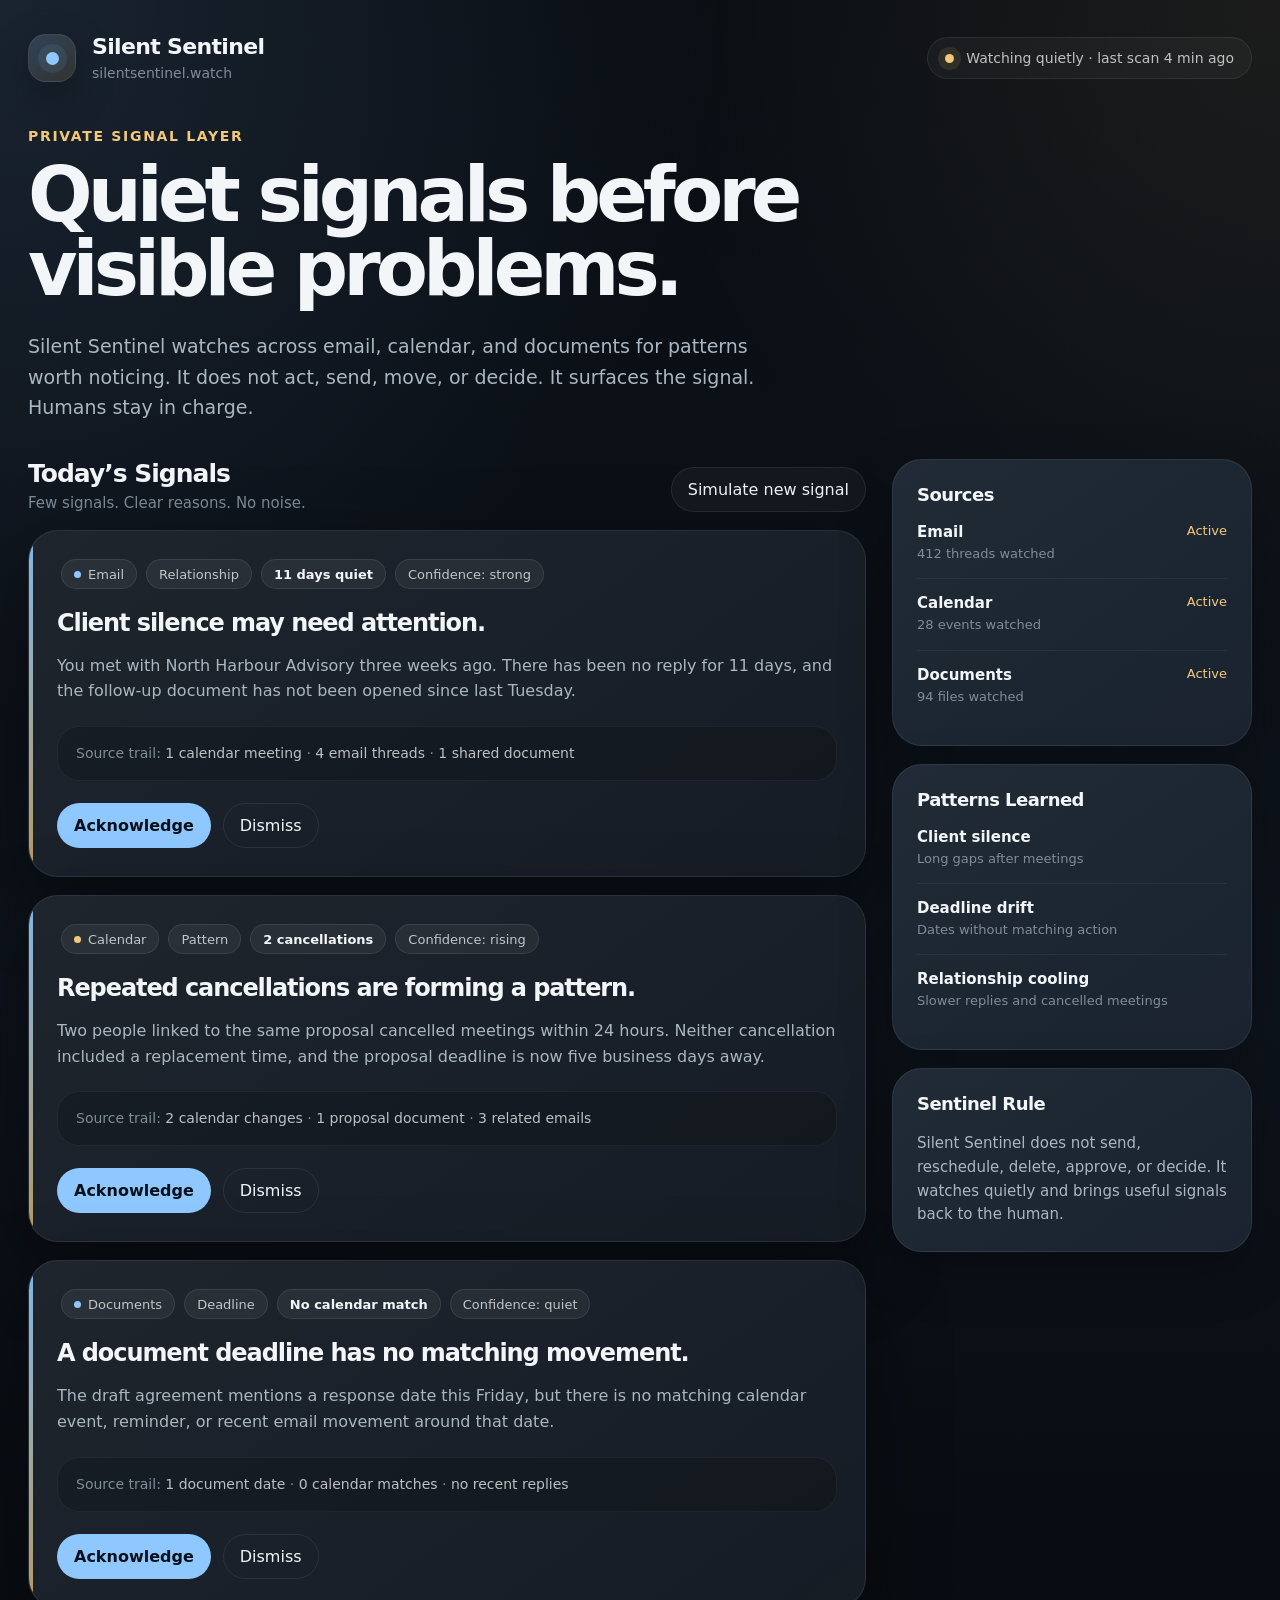
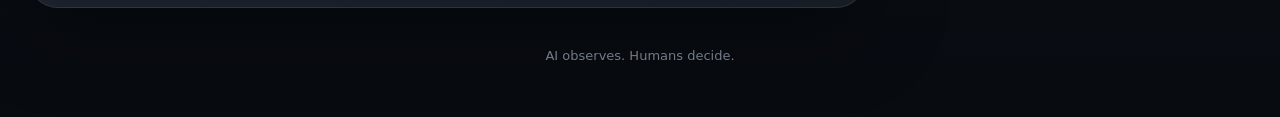
==== sentinel.html @ dda0a81a "Make landing page the live home" ====
<!DOCTYPE html>
<html lang="en">
<head>
  <meta charset="UTF-8" />
  <meta name="viewport" content="width=device-width, initial-scale=1.0" />
  <title>Silent Sentinel</title>

  <style>
    :root {
      --bg: #090d13;
      --panel: #111821;
      --panel-soft: #151f2b;
      --panel-lift: #1a2633;
      --text: #f3f6f8;
      --muted: #aab6c2;
      --quiet: #7f8c99;
      --line: rgba(255, 255, 255, 0.08);
      --line-soft: rgba(255, 255, 255, 0.05);
      --blue: #8fc7ff;
      --gold: #f2c879;
      --white-soft: rgba(255, 255, 255, 0.72);
      --shadow: 0 24px 80px rgba(0, 0, 0, 0.42);
      --radius-lg: 30px;
      --radius-md: 22px;
      --radius-sm: 999px;
    }

    * {
      box-sizing: border-box;
    }

    body {
      margin: 0;
      min-height: 100vh;
      font-family: Inter, ui-sans-serif, system-ui, -apple-system, BlinkMacSystemFont, "Segoe UI", sans-serif;
      background:
        radial-gradient(circle at top left, rgba(143, 199, 255, 0.12), transparent 34%),
        radial-gradient(circle at top right, rgba(242, 200, 121, 0.08), transparent 30%),
        linear-gradient(180deg, #090d13 0%, #0d131b 58%, #080b10 100%);
      color: var(--text);
    }

    button {
      font: inherit;
    }

    .page {
      width: min(1360px, calc(100% - 56px));
      margin: 0 auto;
      padding: 34px 0 54px;
    }

    .topbar {
      display: flex;
      align-items: center;
      justify-content: space-between;
      gap: 24px;
      margin-bottom: 46px;
    }

    .brand {
      display: flex;
      align-items: center;
      gap: 16px;
    }

    .mark {
      width: 48px;
      height: 48px;
      border-radius: 18px;
      background:
        linear-gradient(145deg, rgba(143, 199, 255, 0.24), rgba(242, 200, 121, 0.14)),
        #121a24;
      border: 1px solid var(--line);
      display: grid;
      place-items: center;
      box-shadow: 0 14px 40px rgba(0, 0, 0, 0.28);
    }

    .mark-dot {
      width: 13px;
      height: 13px;
      border-radius: 50%;
      background: var(--blue);
      box-shadow: 0 0 0 8px rgba(143, 199, 255, 0.09);
    }

    .brand h1 {
      margin: 0;
      font-size: 22px;
      line-height: 1.1;
      letter-spacing: -0.03em;
      font-weight: 720;
    }

    .brand p {
      margin: 5px 0 0;
      color: var(--quiet);
      font-size: 14px;
    }

    .watching {
      display: flex;
      align-items: center;
      gap: 12px;
      padding: 12px 17px;
      border: 1px solid var(--line);
      border-radius: var(--radius-sm);
      background: rgba(255, 255, 255, 0.035);
      color: var(--white-soft);
      font-size: 14px;
    }

    .watching-pulse {
      width: 9px;
      height: 9px;
      border-radius: 50%;
      background: var(--gold);
      box-shadow: 0 0 0 7px rgba(242, 200, 121, 0.1);
    }

    .hero {
      margin-bottom: 36px;
    }

    .eyebrow {
      margin: 0 0 14px;
      color: var(--gold);
      font-size: 14px;
      letter-spacing: 0.12em;
      text-transform: uppercase;
      font-weight: 700;
    }

    .hero h2 {
      margin: 0;
      max-width: 860px;
      font-size: clamp(42px, 6vw, 76px);
      line-height: 0.98;
      letter-spacing: -0.065em;
      font-weight: 760;
    }

    .hero-copy {
      max-width: 760px;
      margin: 24px 0 0;
      color: var(--muted);
      font-size: 19px;
      line-height: 1.62;
    }

    .layout {
      display: grid;
      grid-template-columns: minmax(0, 1fr) 360px;
      gap: 26px;
      align-items: start;
    }

    .section-head {
      display: flex;
      align-items: flex-end;
      justify-content: space-between;
      gap: 22px;
      margin-bottom: 18px;
    }

    .section-head h3 {
      margin: 0;
      font-size: 25px;
      letter-spacing: -0.04em;
      font-weight: 720;
    }

    .section-head p {
      margin: 6px 0 0;
      color: var(--quiet);
      font-size: 15px;
    }

    .quiet-button {
      border: 1px solid var(--line);
      background: rgba(255, 255, 255, 0.04);
      color: var(--text);
      padding: 12px 16px;
      border-radius: var(--radius-sm);
      cursor: pointer;
      transition: transform 150ms ease, background 150ms ease, border-color 150ms ease;
      white-space: nowrap;
    }

    .quiet-button:hover {
      transform: translateY(-1px);
      background: rgba(255, 255, 255, 0.07);
      border-color: rgba(255, 255, 255, 0.16);
    }

    .signals {
      display: grid;
      gap: 18px;
    }

    .signal-card {
      position: relative;
      overflow: hidden;
      padding: 28px;
      border: 1px solid var(--line);
      border-radius: var(--radius-lg);
      background:
        linear-gradient(145deg, rgba(255, 255, 255, 0.055), rgba(255, 255, 255, 0.018)),
        var(--panel);
      box-shadow: var(--shadow);
      transition:
        opacity 180ms ease,
        transform 180ms ease,
        background 180ms ease,
        border-color 180ms ease;
    }

    .signal-card::before {
      content: "";
      position: absolute;
      inset: 0 auto 0 0;
      width: 4px;
      background: linear-gradient(180deg, var(--blue), rgba(242, 200, 121, 0.8));
      opacity: 0.9;
    }

    .signal-card.is-acknowledged {
      border-color: rgba(143, 199, 255, 0.2);
      background:
        linear-gradient(145deg, rgba(143, 199, 255, 0.07), rgba(255, 255, 255, 0.018)),
        var(--panel);
    }

    .signal-card.is-dismissed {
      opacity: 0.54;
      border-color: rgba(255, 255, 255, 0.045);
      background:
        linear-gradient(145deg, rgba(255, 255, 255, 0.026), rgba(255, 255, 255, 0.01)),
        #0f151d;
    }

    .signal-card.is-dismissed::before {
      opacity: 0.25;
    }

    .signal-card.is-dismissed:hover {
      opacity: 0.72;
    }

    .signal-topline {
      display: flex;
      flex-wrap: wrap;
      gap: 9px;
      margin-bottom: 20px;
      padding-left: 4px;
    }

    .pill {
      display: inline-flex;
      align-items: center;
      gap: 7px;
      min-height: 30px;
      padding: 7px 12px;
      border-radius: var(--radius-sm);
      border: 1px solid rgba(255, 255, 255, 0.09);
      background: rgba(255, 255, 255, 0.055);
      color: var(--white-soft);
      font-size: 13px;
      line-height: 1;
    }

    .pill strong {
      color: var(--text);
      font-weight: 650;
    }

    .status-pill {
      display: none;
      border-color: rgba(242, 200, 121, 0.25);
      background: rgba(242, 200, 121, 0.09);
      color: var(--gold);
    }

    .signal-card.is-acknowledged .status-pill,
    .signal-card.is-dismissed .status-pill {
      display: inline-flex;
    }

    .signal-card.is-acknowledged .status-pill::after {
      content: "Acknowledged";
    }

    .signal-card.is-dismissed .status-pill::after {
      content: "Dismissed";
    }

    .pill-dot {
      width: 7px;
      height: 7px;
      border-radius: 50%;
      background: var(--blue);
    }

    .pill-dot.gold {
      background: var(--gold);
    }

    .signal-card h4 {
      margin: 0;
      font-size: 24px;
      line-height: 1.18;
      letter-spacing: -0.045em;
      font-weight: 730;
    }

    .signal-card p {
      margin: 15px 0 0;
      color: var(--muted);
      font-size: 16px;
      line-height: 1.62;
    }

    .source-trail {
      margin-top: 22px;
      padding: 16px 18px;
      border-radius: var(--radius-md);
      background: rgba(0, 0, 0, 0.16);
      border: 1px solid var(--line-soft);
      color: var(--quiet);
      font-size: 14px;
      line-height: 1.5;
    }

    .source-trail span {
      color: var(--white-soft);
    }

    .signal-actions {
      display: flex;
      flex-wrap: wrap;
      gap: 12px;
      margin-top: 22px;
    }

    .action-primary,
    .action-secondary,
    .action-undo {
      border: 1px solid var(--line);
      border-radius: var(--radius-sm);
      padding: 12px 16px;
      cursor: pointer;
      transition: transform 150ms ease, background 150ms ease, border-color 150ms ease, opacity 150ms ease;
    }

    .action-primary {
      color: #071019;
      background: var(--blue);
      border-color: rgba(143, 199, 255, 0.42);
      font-weight: 700;
    }

    .action-secondary,
    .action-undo {
      color: var(--text);
      background: transparent;
    }

    .action-undo {
      display: none;
      border-color: rgba(242, 200, 121, 0.24);
      color: var(--gold);
    }

    .signal-card.is-dismissed .action-undo {
      display: inline-flex;
    }

    .action-primary:hover,
    .action-secondary:hover,
    .action-undo:hover {
      transform: translateY(-1px);
    }

    .action-secondary:hover,
    .action-undo:hover {
      background: rgba(255, 255, 255, 0.06);
      border-color: rgba(255, 255, 255, 0.16);
    }

    .action-primary:disabled,
    .action-secondary:disabled {
      opacity: 0.66;
      cursor: default;
      transform: none;
    }

    .side {
      display: grid;
      gap: 18px;
      position: sticky;
      top: 24px;
    }

    .side-card {
      padding: 24px;
      border: 1px solid var(--line);
      border-radius: var(--radius-lg);
      background:
        linear-gradient(145deg, rgba(255, 255, 255, 0.052), rgba(255, 255, 255, 0.018)),
        var(--panel-soft);
      box-shadow: 0 18px 54px rgba(0, 0, 0, 0.24);
    }

    .side-card h4 {
      margin: 0 0 18px;
      font-size: 18px;
      letter-spacing: -0.03em;
    }

    .source-row,
    .pattern-row {
      display: flex;
      justify-content: space-between;
      gap: 16px;
      padding: 15px 0;
      border-top: 1px solid var(--line-soft);
    }

    .source-row:first-of-type,
    .pattern-row:first-of-type {
      border-top: 0;
      padding-top: 0;
    }

    .source-name,
    .pattern-name {
      color: var(--text);
      font-size: 15px;
      font-weight: 650;
    }

    .source-meta,
    .pattern-meta {
      color: var(--quiet);
      font-size: 13px;
      margin-top: 4px;
      line-height: 1.4;
    }

    .source-state {
      color: var(--gold);
      font-size: 13px;
      white-space: nowrap;
    }

    .sentinel-note {
      color: var(--muted);
      font-size: 15px;
      line-height: 1.58;
      margin: 0;
    }

    .footer-line {
      margin-top: 40px;
      color: var(--quiet);
      font-size: 13px;
      text-align: center;
    }

    @media (max-width: 980px) {
      .page {
        width: min(100% - 34px, 760px);
      }

      .topbar {
        align-items: flex-start;
        flex-direction: column;
        margin-bottom: 36px;
      }

      .layout {
        grid-template-columns: 1fr;
      }

      .side {
        position: static;
      }

      .section-head {
        align-items: flex-start;
        flex-direction: column;
      }
    }

    @media (max-width: 560px) {
      .page {
        width: min(100% - 26px, 480px);
        padding-top: 22px;
      }

      .hero h2 {
        font-size: 42px;
      }

      .hero-copy {
        font-size: 17px;
      }

      .signal-card {
        padding: 23px;
      }

      .signal-card h4 {
        font-size: 21px;
      }

      .watching {
        width: 100%;
        justify-content: center;
      }
    }
  </style>
</head>

<body>
  <main class="page">
    <header class="topbar">
      <div class="brand">
        <div class="mark" aria-hidden="true">
          <div class="mark-dot"></div>
        </div>
        <div>
          <h1>Silent Sentinel</h1>
          <p>silentsentinel.watch</p>
        </div>
      </div>

      <div class="watching">
        <span class="watching-pulse" aria-hidden="true"></span>
        Watching quietly · last scan 4 min ago
      </div>
    </header>

    <section class="hero">
      <p class="eyebrow">Private signal layer</p>
      <h2>Quiet signals before visible problems.</h2>
      <p class="hero-copy">
        Silent Sentinel watches across email, calendar, and documents for patterns worth noticing.
        It does not act, send, move, or decide. It surfaces the signal. Humans stay in charge.
      </p>
    </section>

    <section class="layout">
      <div>
        <div class="section-head">
          <div>
            <h3>Today’s Signals</h3>
            <p>Few signals. Clear reasons. No noise.</p>
          </div>

          <button class="quiet-button" type="button" id="newSignalButton">
            Simulate new signal
          </button>
        </div>

        <div class="signals" id="signals">
          <article class="signal-card">
            <div class="signal-topline">
              <span class="pill"><span class="pill-dot"></span>Email</span>
              <span class="pill">Relationship</span>
              <span class="pill"><strong>11 days quiet</strong></span>
              <span class="pill">Confidence: strong</span>
              <span class="pill status-pill"></span>
            </div>

            <h4>Client silence may need attention.</h4>
            <p>
              You met with North Harbour Advisory three weeks ago. There has been no reply for 11 days,
              and the follow-up document has not been opened since last Tuesday.
            </p>

            <div class="source-trail">
              Source trail: <span>1 calendar meeting</span> · <span>4 email threads</span> · <span>1 shared document</span>
            </div>

            <div class="signal-actions">
              <button class="action-primary" type="button" data-action="acknowledge">Acknowledge</button>
              <button class="action-secondary" type="button" data-action="dismiss">Dismiss</button>
              <button class="action-undo" type="button" data-action="undo">Undo</button>
            </div>
          </article>

          <article class="signal-card">
            <div class="signal-topline">
              <span class="pill"><span class="pill-dot gold"></span>Calendar</span>
              <span class="pill">Pattern</span>
              <span class="pill"><strong>2 cancellations</strong></span>
              <span class="pill">Confidence: rising</span>
              <span class="pill status-pill"></span>
            </div>

            <h4>Repeated cancellations are forming a pattern.</h4>
            <p>
              Two people linked to the same proposal cancelled meetings within 24 hours. Neither cancellation
              included a replacement time, and the proposal deadline is now five business days away.
            </p>

            <div class="source-trail">
              Source trail: <span>2 calendar changes</span> · <span>1 proposal document</span> · <span>3 related emails</span>
            </div>

            <div class="signal-actions">
              <button class="action-primary" type="button" data-action="acknowledge">Acknowledge</button>
              <button class="action-secondary" type="button" data-action="dismiss">Dismiss</button>
              <button class="action-undo" type="button" data-action="undo">Undo</button>
            </div>
          </article>

          <article class="signal-card">
            <div class="signal-topline">
              <span class="pill"><span class="pill-dot"></span>Documents</span>
              <span class="pill">Deadline</span>
              <span class="pill"><strong>No calendar match</strong></span>
              <span class="pill">Confidence: quiet</span>
              <span class="pill status-pill"></span>
            </div>

            <h4>A document deadline has no matching movement.</h4>
            <p>
              The draft agreement mentions a response date this Friday, but there is no matching calendar event,
              reminder, or recent email movement around that date.
            </p>

            <div class="source-trail">
              Source trail: <span>1 document date</span> · <span>0 calendar matches</span> · <span>no recent replies</span>
            </div>

            <div class="signal-actions">
              <button class="action-primary" type="button" data-action="acknowledge">Acknowledge</button>
              <button class="action-secondary" type="button" data-action="dismiss">Dismiss</button>
              <button class="action-undo" type="button" data-action="undo">Undo</button>
            </div>
          </article>
        </div>
      </div>

      <aside class="side" aria-label="Sentinel context">
        <section class="side-card">
          <h4>Sources</h4>

          <div class="source-row">
            <div>
              <div class="source-name">Email</div>
              <div class="source-meta">412 threads watched</div>
            </div>
            <div class="source-state">Active</div>
          </div>

          <div class="source-row">
            <div>
              <div class="source-name">Calendar</div>
              <div class="source-meta">28 events watched</div>
            </div>
            <div class="source-state">Active</div>
          </div>

          <div class="source-row">
            <div>
              <div class="source-name">Documents</div>
              <div class="source-meta">94 files watched</div>
            </div>
            <div class="source-state">Active</div>
          </div>
        </section>

        <section class="side-card">
          <h4>Patterns Learned</h4>

          <div class="pattern-row">
            <div>
              <div class="pattern-name">Client silence</div>
              <div class="pattern-meta">Long gaps after meetings</div>
            </div>
          </div>

          <div class="pattern-row">
            <div>
              <div class="pattern-name">Deadline drift</div>
              <div class="pattern-meta">Dates without matching action</div>
            </div>
          </div>

          <div class="pattern-row">
            <div>
              <div class="pattern-name">Relationship cooling</div>
              <div class="pattern-meta">Slower replies and cancelled meetings</div>
            </div>
          </div>
        </section>

        <section class="side-card">
          <h4>Sentinel Rule</h4>
          <p class="sentinel-note">
            Silent Sentinel does not send, reschedule, delete, approve, or decide.
            It watches quietly and brings useful signals back to the human.
          </p>
        </section>
      </aside>
    </section>

    <div class="footer-line">
      AI observes. Humans decide.
    </div>
  </main>

  <script>
    const signals = document.getElementById("signals");
    const newSignalButton = document.getElementById("newSignalButton");

    const extraSignals = [
      {
        source: "Email",
        dot: "blue",
        type: "Follow-up",
        measure: "2 unanswered asks",
        confidence: "Confidence: strong",
        title: "A repeated request may be slipping.",
        body: "A client has asked twice for the same update. There is no sent reply after the second request, and the next meeting is tomorrow morning.",
        trail: "Source trail: 2 email asks · 1 calendar meeting · no matching sent reply"
      },
      {
        source: "Calendar",
        dot: "gold",
        type: "Relationship",
        measure: "Meeting moved twice",
        confidence: "Confidence: rising",
        title: "A key relationship may be cooling.",
        body: "The same contact has moved two meetings in eight days. Email replies have also slowed compared with the previous month.",
        trail: "Source trail: 2 calendar changes · 6 email threads · slower reply pattern"
      },
      {
        source: "Documents",
        dot: "blue",
        type: "Risk",
        measure: "Terms changed",
        confidence: "Confidence: quiet",
        title: "A document change may need human review.",
        body: "The latest agreement draft contains new timing language. No related email mentions the change, and there is no calendar reminder attached.",
        trail: "Source trail: 1 document change · no email mention · no calendar reminder"
      }
    ];

    let nextSignalIndex = 0;

    function createSignalCard(signal) {
      const card = document.createElement("article");
      card.className = "signal-card";

      const dotClass = signal.dot === "gold" ? "pill-dot gold" : "pill-dot";

      card.innerHTML = `
        <div class="signal-topline">
          <span class="pill"><span class="${dotClass}"></span>${signal.source}</span>
          <span class="pill">${signal.type}</span>
          <span class="pill"><strong>${signal.measure}</strong></span>
          <span class="pill">${signal.confidence}</span>
          <span class="pill status-pill"></span>
        </div>

        <h4>${signal.title}</h4>
        <p>${signal.body}</p>

        <div class="source-trail">
          ${signal.trail}
        </div>

        <div class="signal-actions">
          <button class="action-primary" type="button" data-action="acknowledge">Acknowledge</button>
          <button class="action-secondary" type="button" data-action="dismiss">Dismiss</button>
          <button class="action-undo" type="button" data-action="undo">Undo</button>
        </div>
      `;

      return card;
    }

    function setSignalState(card, state) {
      const acknowledgeButton = card.querySelector('[data-action="acknowledge"]');
      const dismissButton = card.querySelector('[data-action="dismiss"]');

      card.classList.remove("is-acknowledged", "is-dismissed");

      acknowledgeButton.disabled = false;
      dismissButton.disabled = false;
      acknowledgeButton.textContent = "Acknowledge";
      dismissButton.textContent = "Dismiss";

      if (state === "acknowledged") {
        card.classList.add("is-acknowledged");
        acknowledgeButton.textContent = "Acknowledged";
        acknowledgeButton.disabled = true;
        return;
      }

      if (state === "dismissed") {
        card.classList.add("is-dismissed");
        dismissButton.textContent = "Dismissed";
        dismissButton.disabled = true;
      }
    }

    newSignalButton.addEventListener("click", () => {
      const signal = extraSignals[nextSignalIndex];
      const card = createSignalCard(signal);

      signals.prepend(card);

      nextSignalIndex += 1;

      if (nextSignalIndex >= extraSignals.length) {
        nextSignalIndex = 0;
      }
    });

    signals.addEventListener("click", (event) => {
      const button = event.target.closest("button");

      if (!button) {
        return;
      }

      const card = button.closest(".signal-card");

      if (!card) {
        return;
      }

      const action = button.dataset.action;

      if (action === "acknowledge") {
        setSignalState(card, "acknowledged");
        return;
      }

      if (action === "dismiss") {
        setSignalState(card, "dismissed");
        return;
      }

      if (action === "undo") {
        setSignalState(card, "active");
      }
    });
  </script>
</body>
</html>
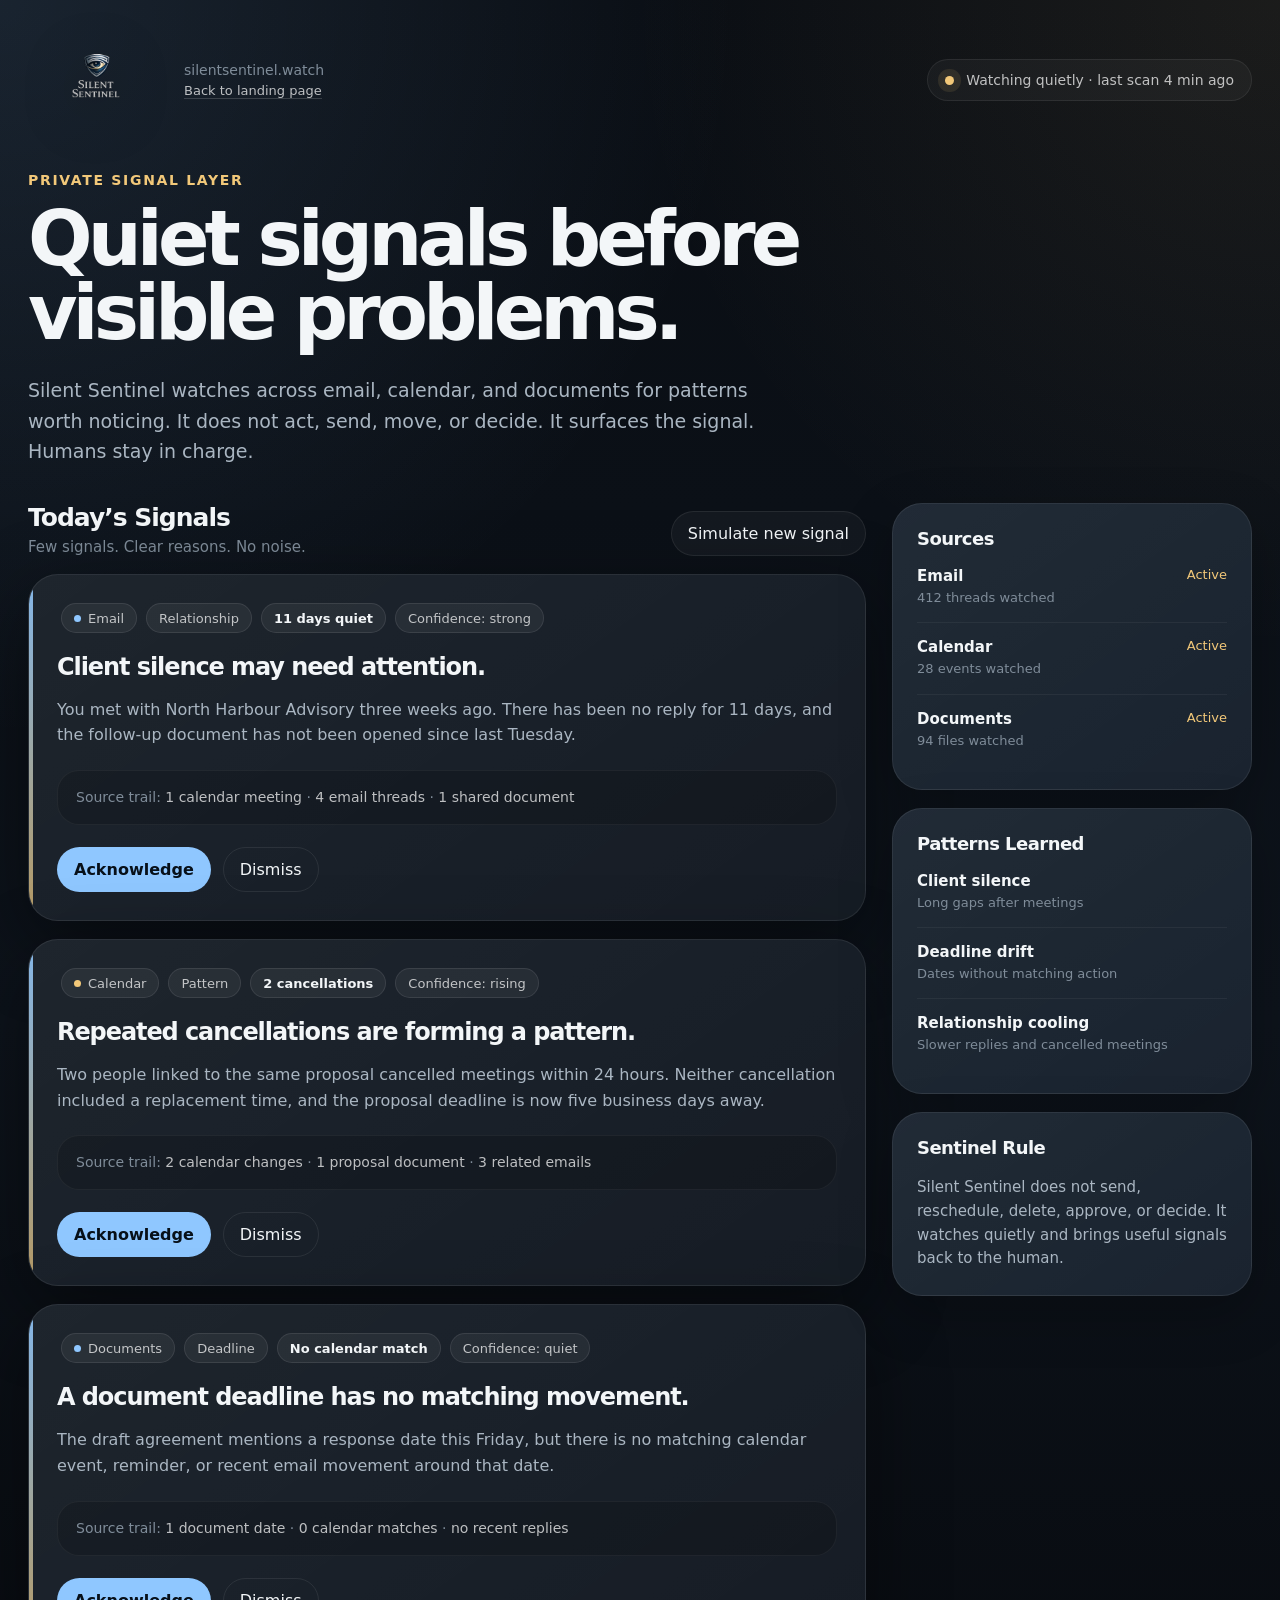
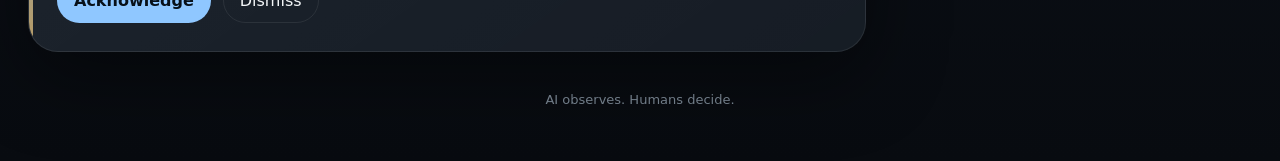
==== commit ea102ace: "Improve landing hero logo and sentinel branding" ====
--- a/sentinel.html
+++ b/sentinel.html
@@ -44,6 +44,11 @@
       font: inherit;
     }
 
+    a {
+      color: inherit;
+      text-decoration: none;
+    }
+
     .page {
       width: min(1360px, calc(100% - 56px));
       margin: 0 auto;
@@ -61,42 +66,33 @@
     .brand {
       display: flex;
       align-items: center;
-      gap: 16px;
-    }
-
-    .mark {
-      width: 48px;
-      height: 48px;
-      border-radius: 18px;
-      background:
-        linear-gradient(145deg, rgba(143, 199, 255, 0.24), rgba(242, 200, 121, 0.14)),
-        #121a24;
-      border: 1px solid var(--line);
+      gap: 18px;
+    }
+
+    .logo-image {
+      width: 138px;
+      height: auto;
+      display: block;
+      object-fit: contain;
+      filter: drop-shadow(0 14px 30px rgba(0, 0, 0, 0.34));
+    }
+
+    .brand-copy {
       display: grid;
-      place-items: center;
-      box-shadow: 0 14px 40px rgba(0, 0, 0, 0.28);
-    }
-
-    .mark-dot {
-      width: 13px;
-      height: 13px;
-      border-radius: 50%;
-      background: var(--blue);
-      box-shadow: 0 0 0 8px rgba(143, 199, 255, 0.09);
-    }
-
-    .brand h1 {
+      gap: 5px;
+    }
+
+    .brand-copy p {
       margin: 0;
-      font-size: 22px;
-      line-height: 1.1;
-      letter-spacing: -0.03em;
-      font-weight: 720;
-    }
-
-    .brand p {
-      margin: 5px 0 0;
       color: var(--quiet);
       font-size: 14px;
+    }
+
+    .home-link {
+      color: var(--white-soft);
+      font-size: 13px;
+      border-bottom: 1px solid rgba(255, 255, 255, 0.16);
+      width: fit-content;
     }
 
     .watching {
@@ -519,6 +515,10 @@
         width: 100%;
         justify-content: center;
       }
+
+      .logo-image {
+        width: 128px;
+      }
     }
   </style>
 </head>
@@ -527,12 +527,15 @@
   <main class="page">
     <header class="topbar">
       <div class="brand">
-        <div class="mark" aria-hidden="true">
-          <div class="mark-dot"></div>
-        </div>
-        <div>
-          <h1>Silent Sentinel</h1>
+        <img
+          class="logo-image"
+          src="silent-sentinel-logo.png"
+          alt="Silent Sentinel"
+        />
+
+        <div class="brand-copy">
           <p>silentsentinel.watch</p>
+          <a class="home-link" href="index.html">Back to landing page</a>
         </div>
       </div>
 
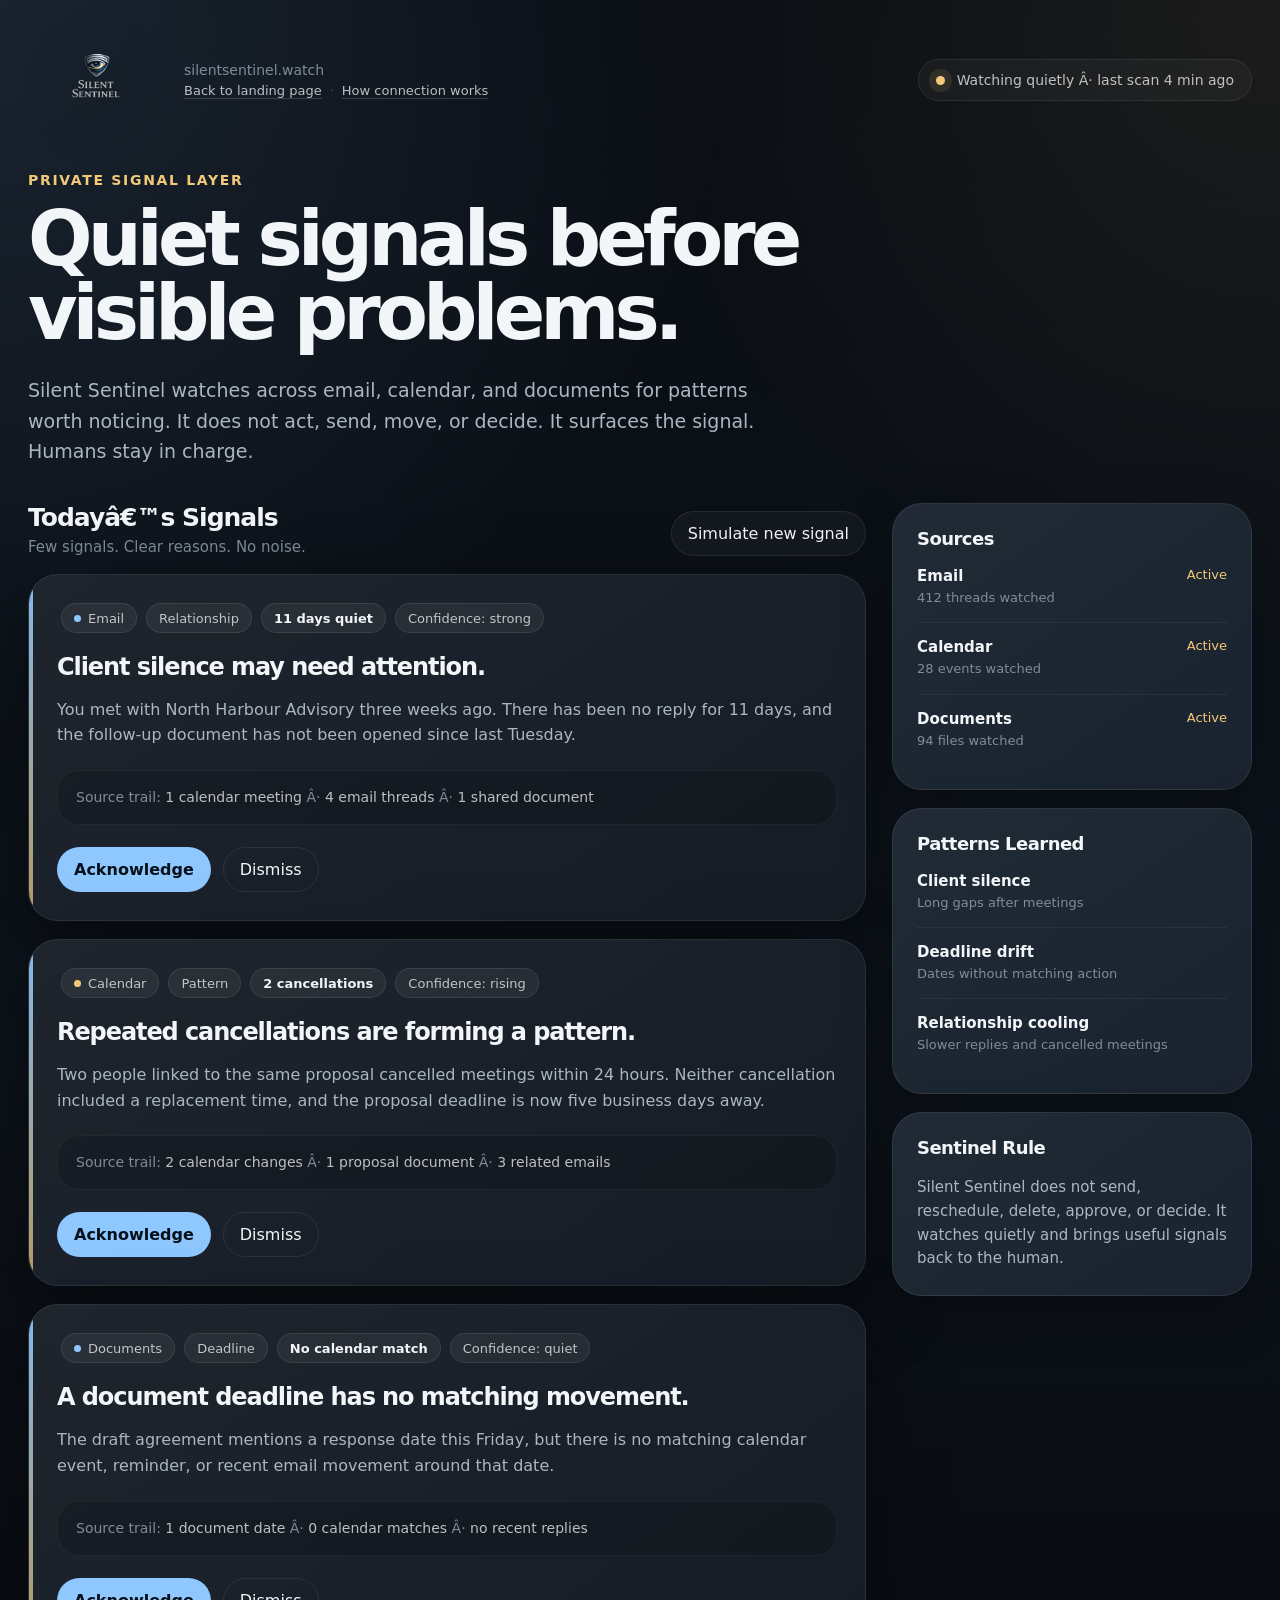
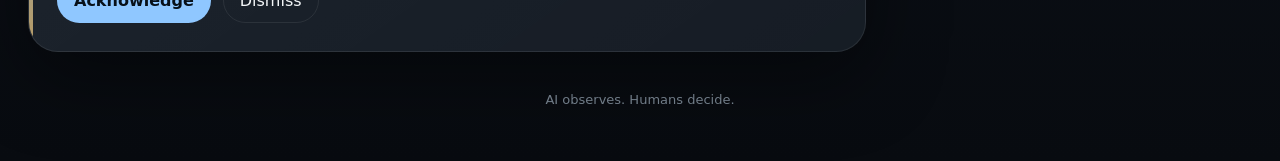
==== commit 77471f2a: "Add muted connection navigation" ====
--- a/sentinel.html
+++ b/sentinel.html
@@ -1,4 +1,4 @@
-<!DOCTYPE html>
+﻿<!DOCTYPE html>
 <html lang="en">
 <head>
   <meta charset="UTF-8" />
@@ -88,6 +88,30 @@
       font-size: 14px;
     }
 
+    .muted-links {
+      display: flex;
+      align-items: center;
+      flex-wrap: wrap;
+      gap: 8px;
+      color: var(--quiet);
+      font-size: 13px;
+    }
+
+    .muted-links a {
+      color: var(--white-soft);
+      border-bottom: 1px solid rgba(255, 255, 255, 0.16);
+      transition: color 150ms ease, border-color 150ms ease;
+    }
+
+    .muted-links a:hover {
+      color: var(--text);
+      border-color: rgba(143, 199, 255, 0.42);
+    }
+
+    .muted-links span {
+      color: rgba(255, 255, 255, 0.22);
+    }
+
     .home-link {
       color: var(--white-soft);
       font-size: 13px;
@@ -535,13 +559,17 @@
 
         <div class="brand-copy">
           <p>silentsentinel.watch</p>
-          <a class="home-link" href="index.html">Back to landing page</a>
+          <nav class="muted-links" aria-label="Sentinel navigation">
+            <a href="index.html">Back to landing page</a>
+            <span>·</span>
+            <a href="connect.html">How connection works</a>
+          </nav>
         </div>
       </div>
 
       <div class="watching">
         <span class="watching-pulse" aria-hidden="true"></span>
-        Watching quietly · last scan 4 min ago
+        Watching quietly Â· last scan 4 min ago
       </div>
     </header>
 
@@ -558,7 +586,7 @@
       <div>
         <div class="section-head">
           <div>
-            <h3>Today’s Signals</h3>
+            <h3>Todayâ€™s Signals</h3>
             <p>Few signals. Clear reasons. No noise.</p>
           </div>
 
@@ -584,7 +612,7 @@
             </p>
 
             <div class="source-trail">
-              Source trail: <span>1 calendar meeting</span> · <span>4 email threads</span> · <span>1 shared document</span>
+              Source trail: <span>1 calendar meeting</span> Â· <span>4 email threads</span> Â· <span>1 shared document</span>
             </div>
 
             <div class="signal-actions">
@@ -610,7 +638,7 @@
             </p>
 
             <div class="source-trail">
-              Source trail: <span>2 calendar changes</span> · <span>1 proposal document</span> · <span>3 related emails</span>
+              Source trail: <span>2 calendar changes</span> Â· <span>1 proposal document</span> Â· <span>3 related emails</span>
             </div>
 
             <div class="signal-actions">
@@ -636,7 +664,7 @@
             </p>
 
             <div class="source-trail">
-              Source trail: <span>1 document date</span> · <span>0 calendar matches</span> · <span>no recent replies</span>
+              Source trail: <span>1 document date</span> Â· <span>0 calendar matches</span> Â· <span>no recent replies</span>
             </div>
 
             <div class="signal-actions">
@@ -730,7 +758,7 @@
         confidence: "Confidence: strong",
         title: "A repeated request may be slipping.",
         body: "A client has asked twice for the same update. There is no sent reply after the second request, and the next meeting is tomorrow morning.",
-        trail: "Source trail: 2 email asks · 1 calendar meeting · no matching sent reply"
+        trail: "Source trail: 2 email asks Â· 1 calendar meeting Â· no matching sent reply"
       },
       {
         source: "Calendar",
@@ -740,7 +768,7 @@
         confidence: "Confidence: rising",
         title: "A key relationship may be cooling.",
         body: "The same contact has moved two meetings in eight days. Email replies have also slowed compared with the previous month.",
-        trail: "Source trail: 2 calendar changes · 6 email threads · slower reply pattern"
+        trail: "Source trail: 2 calendar changes Â· 6 email threads Â· slower reply pattern"
       },
       {
         source: "Documents",
@@ -750,7 +778,7 @@
         confidence: "Confidence: quiet",
         title: "A document change may need human review.",
         body: "The latest agreement draft contains new timing language. No related email mentions the change, and there is no calendar reminder attached.",
-        trail: "Source trail: 1 document change · no email mention · no calendar reminder"
+        trail: "Source trail: 1 document change Â· no email mention Â· no calendar reminder"
       }
     ];
 
@@ -857,4 +885,5 @@
     });
   </script>
 </body>
-</html>+</html>
+
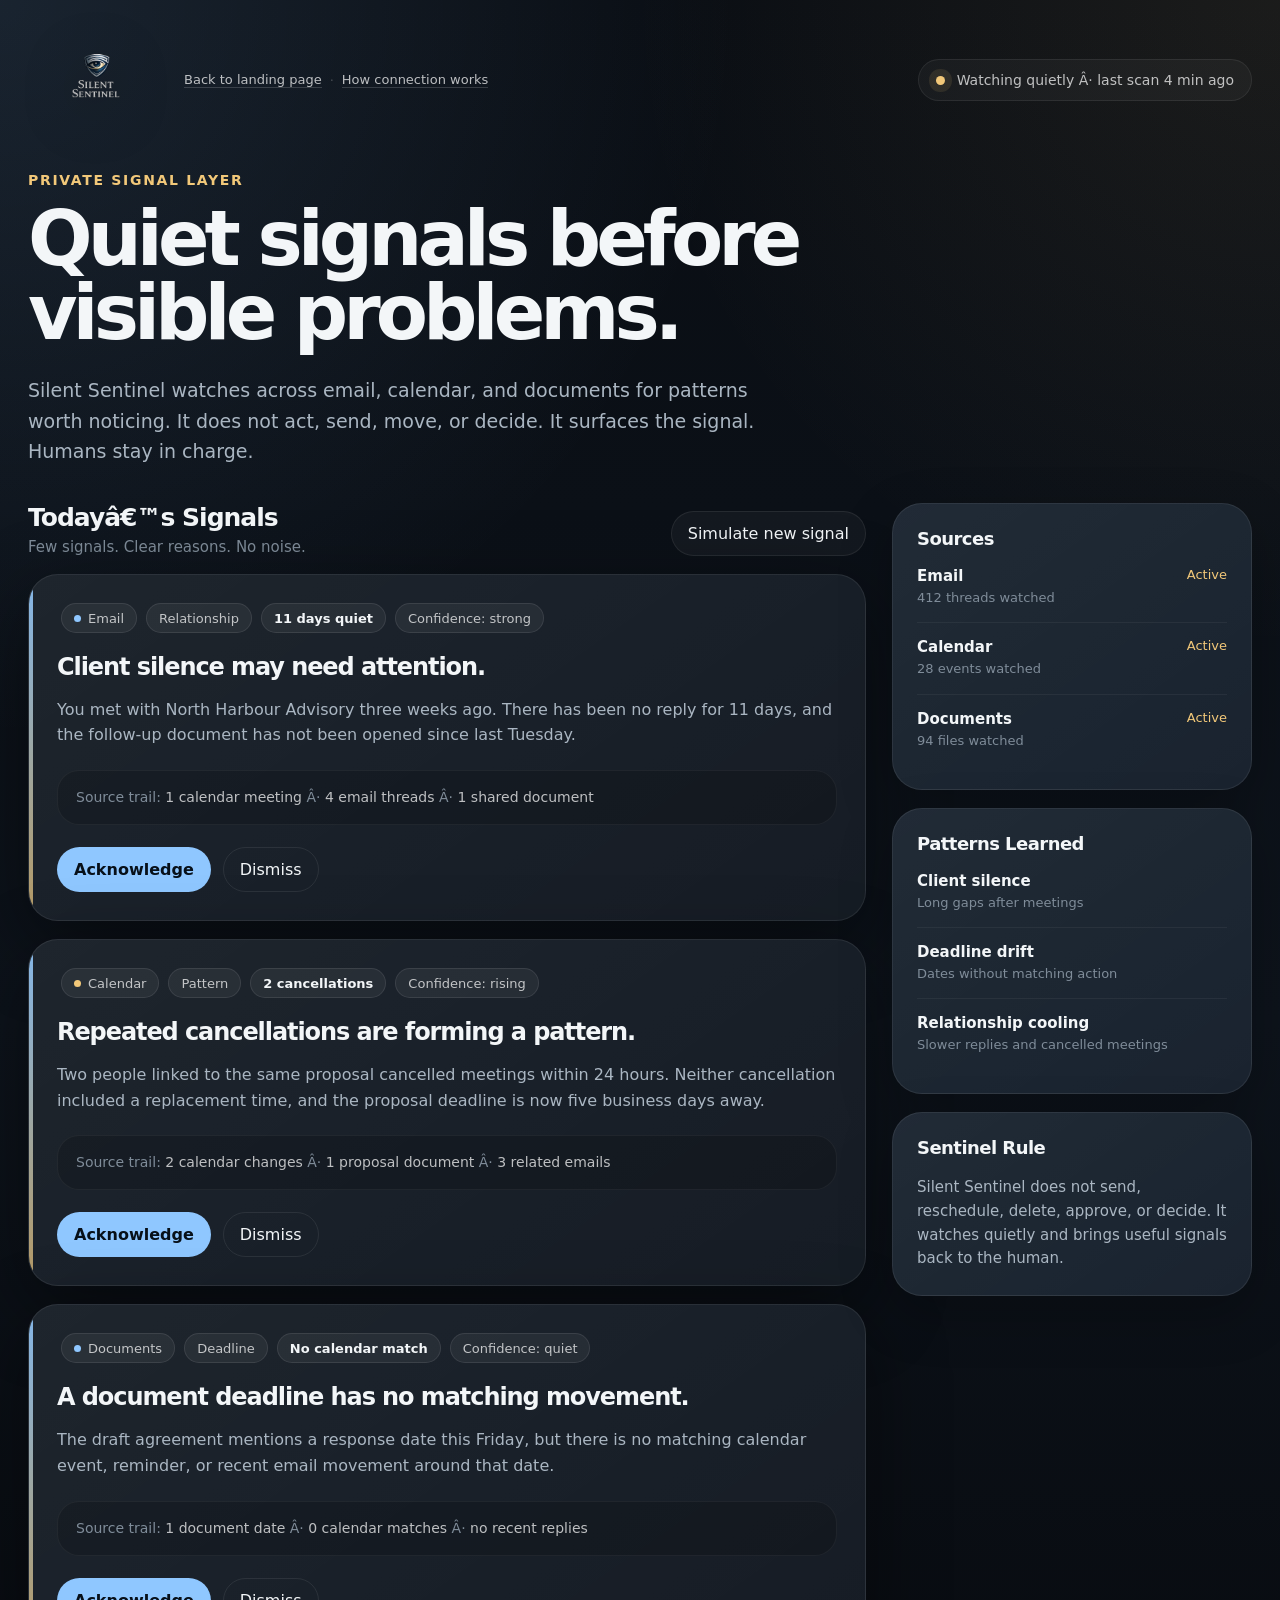
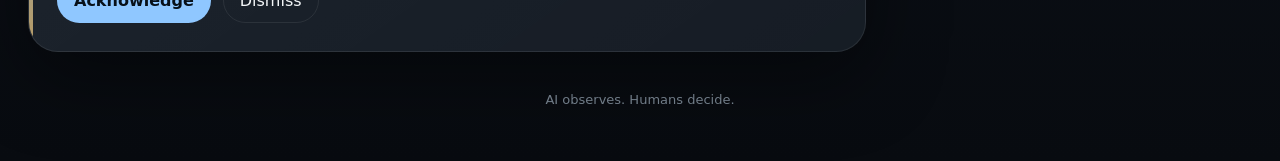
==== commit d953cfea: "Clean sentinel header links" ====
--- a/sentinel.html
+++ b/sentinel.html
@@ -558,7 +558,6 @@
         />
 
         <div class="brand-copy">
-          <p>silentsentinel.watch</p>
           <nav class="muted-links" aria-label="Sentinel navigation">
             <a href="index.html">Back to landing page</a>
             <span>·</span>
@@ -887,3 +886,4 @@
 </body>
 </html>
 
+
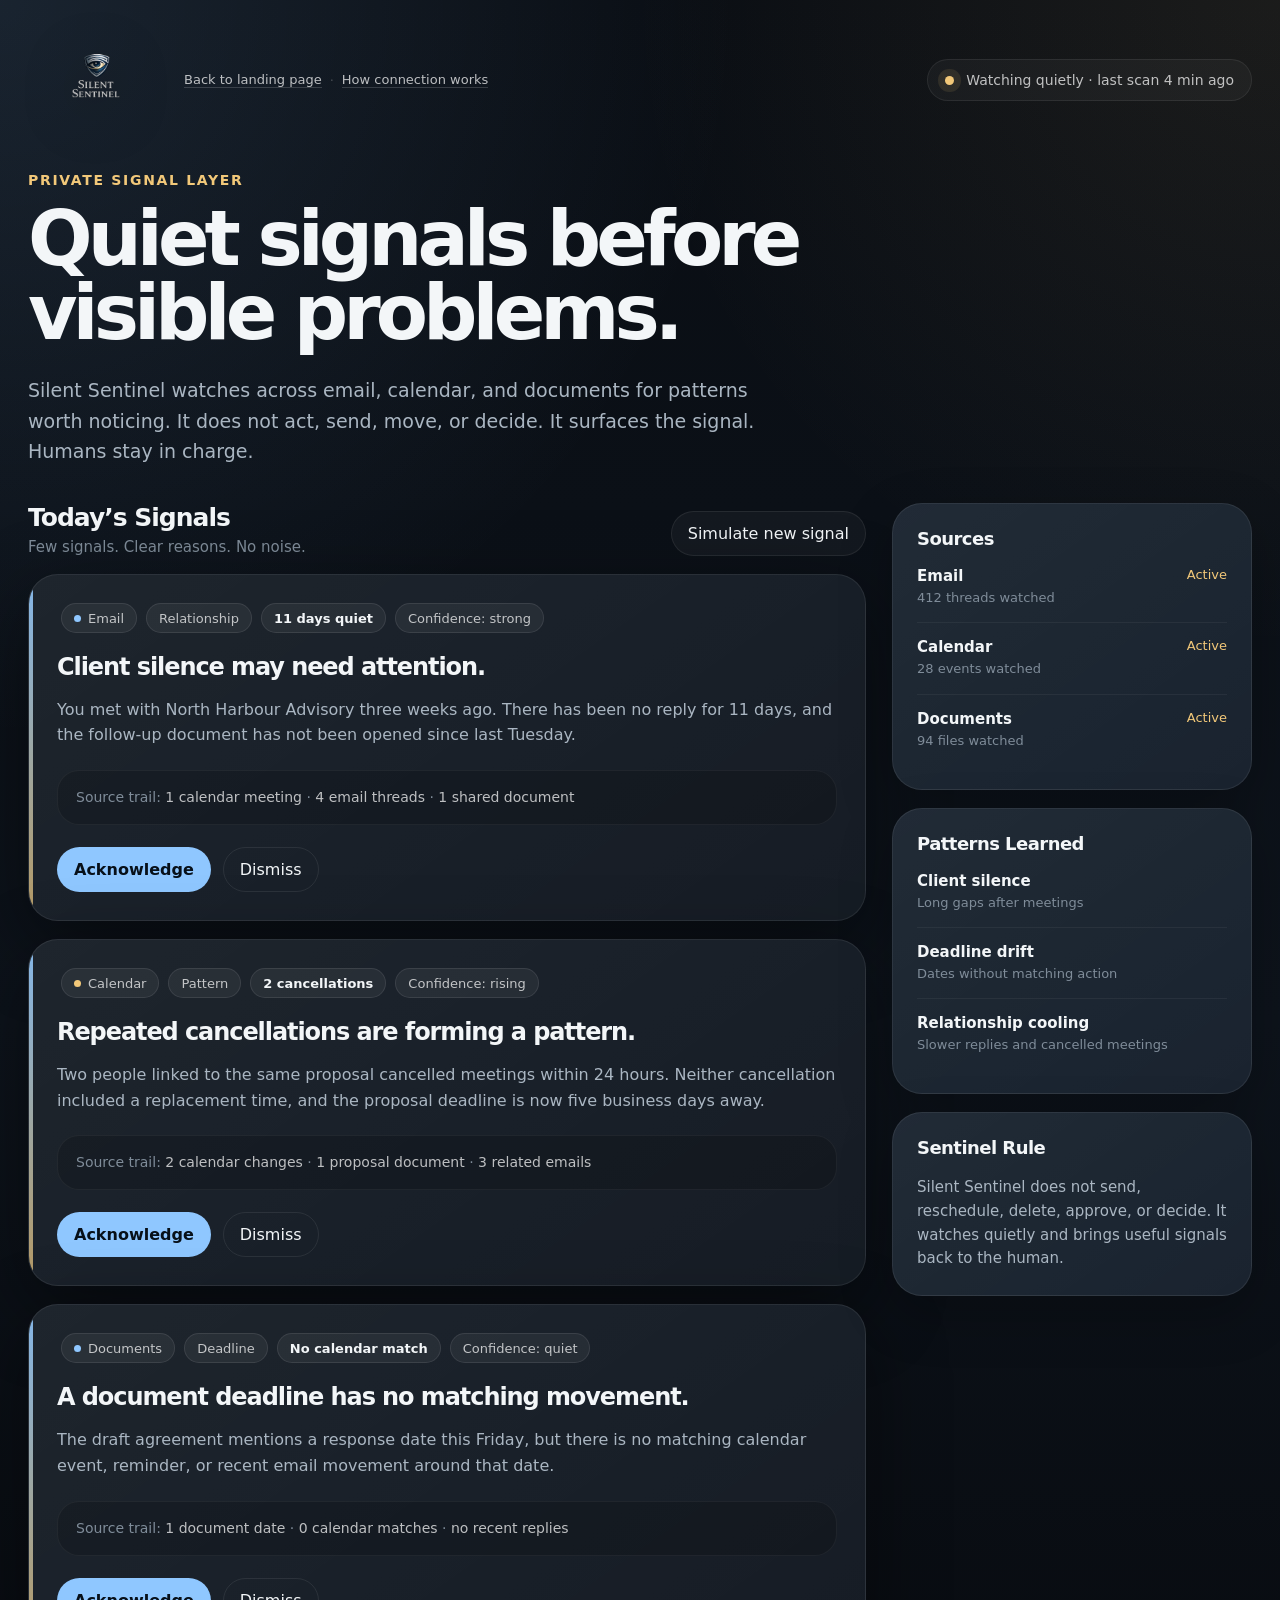
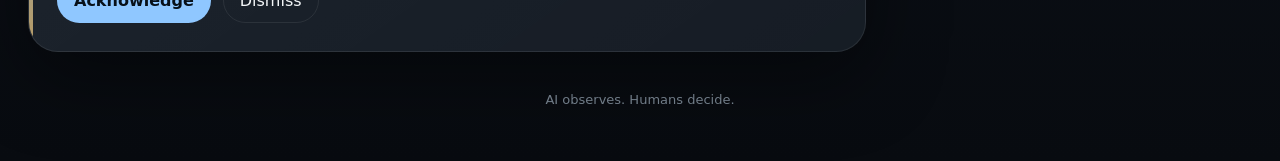
==== commit aceec9c3: "Clean sentinel action page header" ====
--- a/sentinel.html
+++ b/sentinel.html
@@ -10,7 +10,6 @@
       --bg: #090d13;
       --panel: #111821;
       --panel-soft: #151f2b;
-      --panel-lift: #1a2633;
       --text: #f3f6f8;
       --muted: #aab6c2;
       --quiet: #7f8c99;
@@ -77,17 +76,6 @@
       filter: drop-shadow(0 14px 30px rgba(0, 0, 0, 0.34));
     }
 
-    .brand-copy {
-      display: grid;
-      gap: 5px;
-    }
-
-    .brand-copy p {
-      margin: 0;
-      color: var(--quiet);
-      font-size: 14px;
-    }
-
     .muted-links {
       display: flex;
       align-items: center;
@@ -110,13 +98,6 @@
 
     .muted-links span {
       color: rgba(255, 255, 255, 0.22);
-    }
-
-    .home-link {
-      color: var(--white-soft);
-      font-size: 13px;
-      border-bottom: 1px solid rgba(255, 255, 255, 0.16);
-      width: fit-content;
     }
 
     .watching {
@@ -557,18 +538,16 @@
           alt="Silent Sentinel"
         />
 
-        <div class="brand-copy">
-          <nav class="muted-links" aria-label="Sentinel navigation">
-            <a href="index.html">Back to landing page</a>
-            <span>·</span>
-            <a href="connect.html">How connection works</a>
-          </nav>
-        </div>
+        <nav class="muted-links" aria-label="Sentinel navigation">
+          <a href="index.html">Back to landing page</a>
+          <span>·</span>
+          <a href="connect.html">How connection works</a>
+        </nav>
       </div>
 
       <div class="watching">
         <span class="watching-pulse" aria-hidden="true"></span>
-        Watching quietly Â· last scan 4 min ago
+        Watching quietly · last scan 4 min ago
       </div>
     </header>
 
@@ -585,7 +564,7 @@
       <div>
         <div class="section-head">
           <div>
-            <h3>Todayâ€™s Signals</h3>
+            <h3>Today’s Signals</h3>
             <p>Few signals. Clear reasons. No noise.</p>
           </div>
 
@@ -611,7 +590,7 @@
             </p>
 
             <div class="source-trail">
-              Source trail: <span>1 calendar meeting</span> Â· <span>4 email threads</span> Â· <span>1 shared document</span>
+              Source trail: <span>1 calendar meeting</span> · <span>4 email threads</span> · <span>1 shared document</span>
             </div>
 
             <div class="signal-actions">
@@ -637,7 +616,7 @@
             </p>
 
             <div class="source-trail">
-              Source trail: <span>2 calendar changes</span> Â· <span>1 proposal document</span> Â· <span>3 related emails</span>
+              Source trail: <span>2 calendar changes</span> · <span>1 proposal document</span> · <span>3 related emails</span>
             </div>
 
             <div class="signal-actions">
@@ -663,7 +642,7 @@
             </p>
 
             <div class="source-trail">
-              Source trail: <span>1 document date</span> Â· <span>0 calendar matches</span> Â· <span>no recent replies</span>
+              Source trail: <span>1 document date</span> · <span>0 calendar matches</span> · <span>no recent replies</span>
             </div>
 
             <div class="signal-actions">
@@ -757,7 +736,7 @@
         confidence: "Confidence: strong",
         title: "A repeated request may be slipping.",
         body: "A client has asked twice for the same update. There is no sent reply after the second request, and the next meeting is tomorrow morning.",
-        trail: "Source trail: 2 email asks Â· 1 calendar meeting Â· no matching sent reply"
+        trail: "Source trail: 2 email asks · 1 calendar meeting · no matching sent reply"
       },
       {
         source: "Calendar",
@@ -767,7 +746,7 @@
         confidence: "Confidence: rising",
         title: "A key relationship may be cooling.",
         body: "The same contact has moved two meetings in eight days. Email replies have also slowed compared with the previous month.",
-        trail: "Source trail: 2 calendar changes Â· 6 email threads Â· slower reply pattern"
+        trail: "Source trail: 2 calendar changes · 6 email threads · slower reply pattern"
       },
       {
         source: "Documents",
@@ -777,7 +756,7 @@
         confidence: "Confidence: quiet",
         title: "A document change may need human review.",
         body: "The latest agreement draft contains new timing language. No related email mentions the change, and there is no calendar reminder attached.",
-        trail: "Source trail: 1 document change Â· no email mention Â· no calendar reminder"
+        trail: "Source trail: 1 document change · no email mention · no calendar reminder"
       }
     ];
 
@@ -884,6 +863,4 @@
     });
   </script>
 </body>
-</html>
-
-
+</html>
